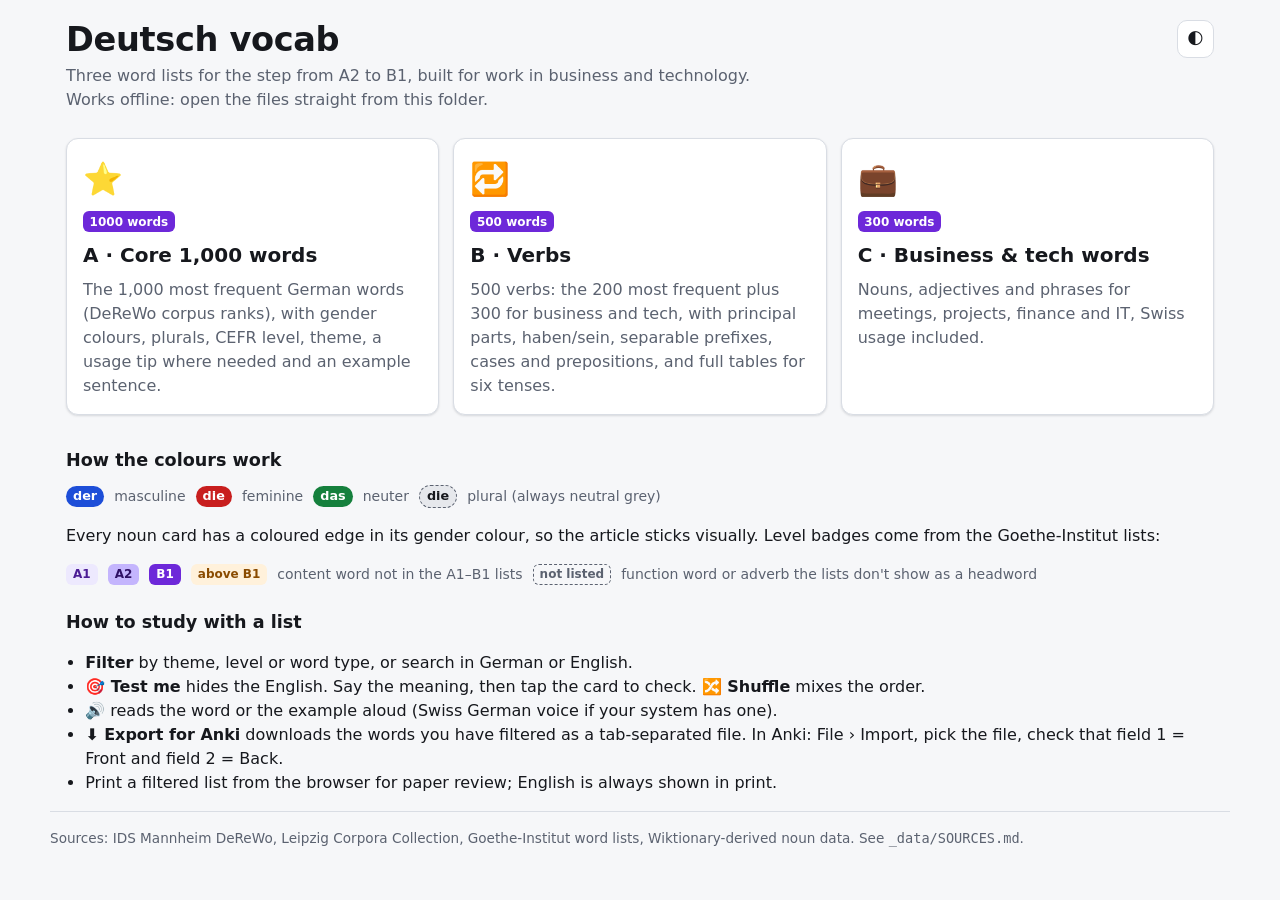
==== index.html @ c67952ce "Publish Deutsch vocab lists A, B and C for phones Built by vocab/_build/make_site.py: offline cache," ====
<!doctype html>
<html lang="en">
<head>
<meta charset="utf-8">
<meta name="viewport" content="width=device-width, initial-scale=1">
<title>Deutsch vocab lists</title>
<meta name="description" content="German vocabulary lists for an A2 to B1 learner in business and technology: core words, verbs, business and tech words.">
<link rel="icon" href="data:image/svg+xml,%3Csvg xmlns=%22http://www.w3.org/2000/svg%22 viewBox=%220 0 100 100%22%3E%3Ctext y=%22.9em%22 font-size=%2290%22%3E%F0%9F%87%A9%F0%9F%87%AA%3C/text%3E%3C/svg%3E">
<link rel="stylesheet" href="assets/vocab.css">
<script src="assets/vocab.js"></script>
<link rel="manifest" href="manifest.webmanifest">
<meta name="theme-color" content="#f6f7f9" media="(prefers-color-scheme: light)">
<meta name="theme-color" content="#0f1115" media="(prefers-color-scheme: dark)">
<meta name="apple-mobile-web-app-capable" content="yes">
<meta name="mobile-web-app-capable" content="yes">
<meta name="apple-mobile-web-app-title" content="Deutsch">
<link rel="apple-touch-icon" href="icons/icon-180.png">
</head>
<body>
<header class="site-head">
  <div class="wrap">
    <div class="head-row">
      <div>
        <h1>Deutsch vocab</h1>
        <p class="lede">Three word lists for the step from A2 to B1, built for work in business and technology. Works offline: open the files straight from this folder.</p>
      </div>
      <div id="theme-toggle-slot" class="no-print"></div>
    </div>
  </div>
</header>
<main class="wrap">
  <div class="hub" id="hub"></div>

  <section class="info">
    <h2>How the colours work</h2>
    <div class="legend">
      <span class="chip der">der</span> masculine
      <span class="chip die">die</span> feminine
      <span class="chip das">das</span> neuter
      <span class="chip pl">die</span> plural (always neutral grey)
    </div>
    <p>Every noun card has a coloured edge in its gender colour, so the article sticks visually. Level badges come from the Goethe-Institut lists:</p>
    <div class="legend">
      <span class="level A1">A1</span><span class="level A2">A2</span><span class="level B1">B1</span>
      <span class="level up">above B1</span> content word not in the A1–B1 lists
      <span class="level nl">not listed</span> function word or adverb the lists don't show as a headword
    </div>

    <h2>How to study with a list</h2>
    <ul>
      <li><b>Filter</b> by theme, level or word type, or search in German or English.</li>
      <li><b>🎯 Test me</b> hides the English. Say the meaning, then tap the card to check. <b>🔀 Shuffle</b> mixes the order.</li>
      <li><b>🔊</b> reads the word or the example aloud (Swiss German voice if your system has one).</li>
      <li><b>⬇ Export for Anki</b> downloads the words you have filtered as a tab-separated file. In Anki: File › Import, pick the file, check that field 1 = Front and field 2 = Back.</li>
      <li>Print a filtered list from the browser for paper review; English is always shown in print.</li>
    </ul>
  </section>
</main>
<footer class="wrap foot">
  Sources: IDS Mannheim DeReWo, Leipzig Corpora Collection, Goethe-Institut word lists, Wiktionary-derived noun data. See <code>_data/SOURCES.md</code>.
</footer>
<script src="data/lists.js"></script>
<script>
  VocabApp.hub({ lists: window.VOCAB_LISTS, mount: document.getElementById('hub') });
</script>
<script>
  if ('serviceWorker' in navigator) {
    window.addEventListener('load', function () { navigator.serviceWorker.register('sw.js').catch(function () {}); });
  }
</script>
</body>
</html>
---- assets/vocab.css ----
/* Shared styles for all vocab lists (A, B, C). Offline, no external fonts.
   Gender colours are fixed across every page: der = blue, die = red, das = green, plural = neutral. */

:root {
  --bg: #f6f7f9;
  --surface: #ffffff;
  --surface-2: #eef0f4;
  --fg: #16181d;
  --muted: #5b6270;
  --border: #d9dde4;
  --accent: #6d28d9;
  --accent-fg: #ffffff;
  --focus: #6d28d9;
  --der: #1d4ed8;
  --der-soft: #dbe6ff;
  --die: #c81e1e;
  --die-soft: #fde0e0;
  --das: #15803d;
  --das-soft: #d8f3e1;
  --pl: #5b6270;
  --pl-soft: #e6e8ec;
  --chip-fg: #ffffff;
  --lvl-a1: #ede9fe;
  --lvl-a1-fg: #4c1d95;
  --lvl-a2: #c4b5fd;
  --lvl-a2-fg: #2e1065;
  --lvl-b1: #6d28d9;
  --lvl-b1-fg: #ffffff;
  --lvl-up: #fff1db;
  --lvl-up-fg: #8a4b00;
  --lvl-nl: transparent;
  --lvl-nl-fg: #5b6270;
  --shadow: 0 1px 2px rgba(16, 24, 40, .06), 0 1px 3px rgba(16, 24, 40, .08);
  --radius: 12px;
  --gutter: 16px;
  color-scheme: light;
}

@media (prefers-color-scheme: dark) {
  :root:not([data-theme="light"]) {
    --bg: #0f1115;
    --surface: #171a21;
    --surface-2: #20242d;
    --fg: #e8eaee;
    --muted: #a1a8b5;
    --border: #2c313c;
    --accent: #a78bfa;
    --accent-fg: #14101f;
    --focus: #c4b5fd;
    --der: #6ea0ff;
    --der-soft: #1a2b4f;
    --die: #ff7a7a;
    --die-soft: #4a1f22;
    --das: #4fd27f;
    --das-soft: #173b26;
    --pl: #a1a8b5;
    --pl-soft: #2a2f39;
    --chip-fg: #0f1115;
    --lvl-a1: #2a2342;
    --lvl-a1-fg: #ddd6fe;
    --lvl-a2: #4c3a8a;
    --lvl-a2-fg: #f3f0ff;
    --lvl-b1: #a78bfa;
    --lvl-b1-fg: #14101f;
    --lvl-up: #3d2a10;
    --lvl-up-fg: #ffc477;
    --lvl-nl-fg: #a1a8b5;
    --shadow: none;
    color-scheme: dark;
  }
}

:root[data-theme="dark"] {
  --bg: #0f1115;
  --surface: #171a21;
  --surface-2: #20242d;
  --fg: #e8eaee;
  --muted: #a1a8b5;
  --border: #2c313c;
  --accent: #a78bfa;
  --accent-fg: #14101f;
  --focus: #c4b5fd;
  --der: #6ea0ff;
  --der-soft: #1a2b4f;
  --die: #ff7a7a;
  --die-soft: #4a1f22;
  --das: #4fd27f;
  --das-soft: #173b26;
  --pl: #a1a8b5;
  --pl-soft: #2a2f39;
  --chip-fg: #0f1115;
  --lvl-a1: #2a2342;
  --lvl-a1-fg: #ddd6fe;
  --lvl-a2: #4c3a8a;
  --lvl-a2-fg: #f3f0ff;
  --lvl-b1: #a78bfa;
  --lvl-b1-fg: #14101f;
  --lvl-up: #3d2a10;
  --lvl-up-fg: #ffc477;
  --lvl-nl-fg: #a1a8b5;
  --shadow: none;
  color-scheme: dark;
}

*, *::before, *::after { box-sizing: border-box; }

html { -webkit-text-size-adjust: 100%; }

body {
  margin: 0;
  background: var(--bg);
  color: var(--fg);
  font: 16px/1.5 system-ui, -apple-system, "Segoe UI", Roboto, "Helvetica Neue", Arial, "Noto Color Emoji", "Segoe UI Emoji", sans-serif;
  overflow-wrap: anywhere;
}

a { color: var(--accent); }
button, input, select { font: inherit; color: inherit; }
:focus-visible { outline: 3px solid var(--focus); outline-offset: 2px; }

.wrap { max-width: 1180px; margin: 0 auto; padding: 0 var(--gutter); }

/* ---------- header ---------- */
.site-head { padding: 20px 0 8px; }
.crumbs { font-size: .875rem; color: var(--muted); margin-bottom: 4px; }
.crumbs a { color: var(--muted); }
.site-head h1 { font-size: clamp(1.5rem, 4vw, 2.1rem); line-height: 1.2; margin: 0 0 4px; letter-spacing: -.01em; }
.site-head p.lede { margin: 0; color: var(--muted); max-width: 70ch; }
.head-row { display: flex; gap: 12px; align-items: flex-start; justify-content: space-between; flex-wrap: wrap; }

/* ---------- legend ---------- */
.legend { display: flex; flex-wrap: wrap; gap: 6px 10px; align-items: center; margin: 12px 0 4px; font-size: .875rem; color: var(--muted); }
.legend .chip { font-size: .8rem; }

/* ---------- article chips ---------- */
.chip {
  display: inline-flex; align-items: center; justify-content: center;
  min-width: 2.6em; padding: .1em .55em; border-radius: 999px;
  font-weight: 700; font-size: .95rem; line-height: 1.4; color: var(--chip-fg);
  background: var(--pl); white-space: nowrap;
}
.chip.der { background: var(--der); }
.chip.die { background: var(--die); }
.chip.das { background: var(--das); }
.chip.pl { background: var(--pl-soft); color: var(--fg); border: 1px dashed var(--pl); }
.chip.mf { background: linear-gradient(90deg, var(--der) 0 50%, var(--die) 50% 100%); }

/* ---------- controls ---------- */
.controls {
  position: sticky; top: 0; z-index: 5;
  background: var(--bg);
  border-bottom: 1px solid var(--border);
  padding: 10px 0;
}
.controls .row { display: flex; flex-wrap: wrap; gap: 8px; align-items: center; }
.controls .row + .row { margin-top: 8px; }
.search {
  flex: 1 1 240px; min-width: 0;
  padding: 10px 12px; border: 1px solid var(--border); border-radius: 10px; background: var(--surface);
}
.controls select {
  flex: 1 1 140px; min-width: 0; max-width: 100%;
  padding: 9px 10px; border: 1px solid var(--border); border-radius: 10px; background: var(--surface);
}
.btn {
  display: inline-flex; align-items: center; gap: 6px;
  padding: 8px 12px; border-radius: 10px; border: 1px solid var(--border);
  background: var(--surface); cursor: pointer; white-space: nowrap;
}
.btn:hover { background: var(--surface-2); }
.btn[aria-pressed="true"] { background: var(--accent); color: var(--accent-fg); border-color: var(--accent); }
.btn.icon { padding: 6px 9px; }
.count { color: var(--muted); font-size: .9rem; margin-left: auto; }
.more-filters { display: contents; }

/* ---------- list ---------- */
main { padding: 12px 0 48px; }
.grid { display: grid; grid-template-columns: repeat(auto-fill, minmax(min(100%, 300px), 1fr)); gap: 12px; }
.view-rows .grid { grid-template-columns: 1fr; gap: 6px; }
.group-head {
  grid-column: 1 / -1; margin: 18px 0 2px; font-size: 1.1rem; font-weight: 700;
  display: flex; gap: 8px; align-items: baseline; border-bottom: 2px solid var(--border); padding-bottom: 4px;
}
.group-head .n { color: var(--muted); font-weight: 400; font-size: .9rem; }

.card {
  position: relative; background: var(--surface); border: 1px solid var(--border);
  border-left: 6px solid var(--border);
  border-radius: var(--radius); padding: 12px 14px; box-shadow: var(--shadow);
  display: flex; flex-direction: column; gap: 6px; min-width: 0;
}
.card.g-m { border-left-color: var(--der); }
.card.g-f { border-left-color: var(--die); }
.card.g-n { border-left-color: var(--das); }
.card.g-pl { border-left-color: var(--pl); border-left-style: dashed; }
.card.g-mf { border-image: linear-gradient(180deg, var(--der) 0 50%, var(--die) 50% 100%) 0 0 0 6; }

.meta { display: flex; flex-wrap: wrap; gap: 6px; align-items: center; font-size: .78rem; color: var(--muted); }
.meta .pos { text-transform: uppercase; letter-spacing: .04em; }
.meta .theme-ico { font-size: 1rem; }
.meta .rank { margin-left: auto; font-variant-numeric: tabular-nums; }

.level {
  display: inline-block; padding: .05em .5em; border-radius: 6px; font-weight: 700; font-size: .75rem;
  background: var(--lvl-nl); color: var(--lvl-nl-fg); border: 1px solid transparent;
}
.level.A1 { background: var(--lvl-a1); color: var(--lvl-a1-fg); }
.level.A2 { background: var(--lvl-a2); color: var(--lvl-a2-fg); }
.level.B1 { background: var(--lvl-b1); color: var(--lvl-b1-fg); }
.level.up { background: var(--lvl-up); color: var(--lvl-up-fg); }
.level.nl { border: 1px dashed var(--muted); }

.headword { display: flex; flex-wrap: wrap; align-items: center; gap: 8px; }
.lemma { font-size: 1.75rem; font-weight: 750; line-height: 1.15; letter-spacing: -.01em; }
.view-rows .lemma { font-size: 1.35rem; }
.plural { font-size: .9rem; color: var(--muted); }
.plural b { color: var(--fg); font-weight: 600; }
.say {
  border: 1px solid var(--border); background: var(--surface-2); border-radius: 999px;
  width: 2rem; height: 2rem; display: inline-flex; align-items: center; justify-content: center;
  cursor: pointer; font-size: .95rem; flex: none; padding: 0;
}
.say:hover { border-color: var(--accent); }
.no-speech .say { display: none; }

.en { font-size: 1.02rem; }
.en ol { margin: 0; padding-left: 1.2em; }
.en li::marker { color: var(--muted); }
.note { font-size: .88rem; background: var(--surface-2); border-radius: 8px; padding: 6px 8px; }
.note::before { content: "💡 "; }
.example { font-size: .95rem; border-top: 1px dashed var(--border); padding-top: 6px; display: grid; grid-template-columns: 1fr auto; gap: 2px 8px; align-items: start; }
.example .de { font-style: italic; }
.example .ex-en { grid-column: 1 / 2; color: var(--muted); font-size: .88rem; }

.verb-line { font-size: .92rem; }
.verb-line .pp { font-weight: 600; }
.tags { display: flex; flex-wrap: wrap; gap: 4px; }
.tag { font-size: .75rem; padding: .05em .45em; border-radius: 6px; border: 1px solid var(--border); color: var(--muted); }
details.conj { font-size: .88rem; }
details.conj summary { cursor: pointer; color: var(--accent); }
.conj-grid { display: grid; grid-template-columns: repeat(auto-fill, minmax(min(100%, 150px), 1fr)); gap: 8px; margin-top: 6px; }
.conj-grid table { border-collapse: collapse; width: 100%; }
.conj-grid caption { text-align: left; font-weight: 700; padding-bottom: 2px; }
.conj-grid td { padding: 1px 4px; border-bottom: 1px solid var(--border); vertical-align: top; }
.conj-grid td:first-child { color: var(--muted); width: 2.6em; }

/* test mode: hide English until tapped */
.testing .hideable { position: relative; cursor: pointer; }
.testing .card:not(.revealed) .hideable > * { visibility: hidden; }
.testing .card:not(.revealed) .hideable::after {
  content: "tap to reveal"; position: absolute; inset: 0; display: flex; align-items: center;
  color: var(--muted); font-size: .85rem; border: 1px dashed var(--border); border-radius: 8px; padding: 0 8px;
  background: var(--surface-2);
}

.sentinel { height: 1px; }
.load-more { display: block; margin: 16px auto; }
.empty { text-align: center; color: var(--muted); padding: 40px 0; }

/* ---------- hub ---------- */
.hub { display: grid; grid-template-columns: repeat(auto-fill, minmax(min(100%, 280px), 1fr)); gap: 14px; margin: 18px 0 32px; }
.hub-card { display: flex; flex-direction: column; gap: 8px; background: var(--surface); border: 1px solid var(--border); border-radius: var(--radius); padding: 16px; text-decoration: none; color: inherit; box-shadow: var(--shadow); }
a.hub-card:hover { border-color: var(--accent); }
.hub-card .big { font-size: 2rem; }
.hub-card h2 { margin: 0; font-size: 1.25rem; }
.hub-card p { margin: 0; color: var(--muted); }
.hub-card.coming { opacity: .7; }
.status { align-self: flex-start; font-size: .75rem; font-weight: 700; padding: .1em .55em; border-radius: 6px; background: var(--surface-2); color: var(--muted); }
.status.ready { background: var(--lvl-b1); color: var(--lvl-b1-fg); }
.info h2 { font-size: 1.1rem; margin: 24px 0 8px; }
.info ul { padding-left: 1.2em; }
.foot { color: var(--muted); font-size: .85rem; border-top: 1px solid var(--border); padding: 16px 0 32px; }

/* ---------- small screens ---------- */
@media (max-width: 520px) {
  .controls { position: static; }
  .lemma { font-size: 1.55rem; }
  .controls .row { gap: 6px; }
  .btn .lbl { display: none; }
  .btn { padding: 8px 10px; }
  .count { width: 100%; margin-left: 0; }
}

/* ---------- print ---------- */
@media print {
  :root { --bg: #fff; --surface: #fff; --fg: #000; --muted: #444; --border: #bbb; }
  .controls, .no-print, .say, .load-more, .sentinel { display: none !important; }
  body { font-size: 11pt; background: #fff; }
  .grid { display: block; columns: 2; column-gap: 14px; }
  .card { break-inside: avoid; box-shadow: none; margin: 0 0 8px; padding: 6px 8px; }
  .lemma { font-size: 14pt; }
  .group-head { break-after: avoid; column-span: all; }
  .testing .card .hideable > * { visibility: visible !important; }
  .testing .card .hideable::after { display: none !important; }
  * { -webkit-print-color-adjust: exact; print-color-adjust: exact; }
}

@media (prefers-reduced-motion: reduce) { * { scroll-behavior: auto !important; } }
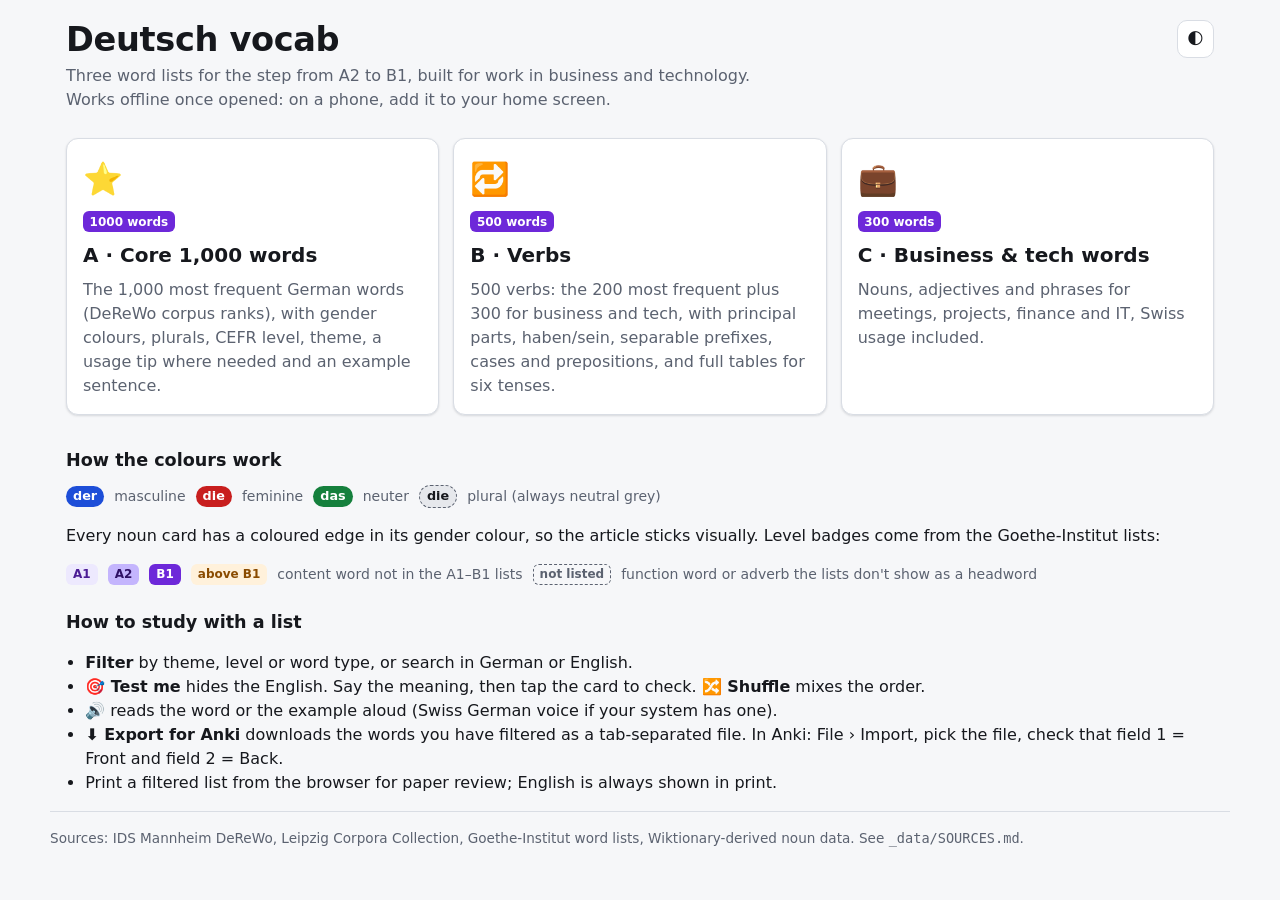
==== commit eed59b33: "Reword home page offline note; add repository README Co-Authored-By: Claude Opus 5.5 <noreply@anthro" ====
--- a/index.html
+++ b/index.html
@@ -22,7 +22,7 @@
     <div class="head-row">
       <div>
         <h1>Deutsch vocab</h1>
-        <p class="lede">Three word lists for the step from A2 to B1, built for work in business and technology. Works offline: open the files straight from this folder.</p>
+        <p class="lede">Three word lists for the step from A2 to B1, built for work in business and technology. Works offline once opened: on a phone, add it to your home screen.</p>
       </div>
       <div id="theme-toggle-slot" class="no-print"></div>
     </div>
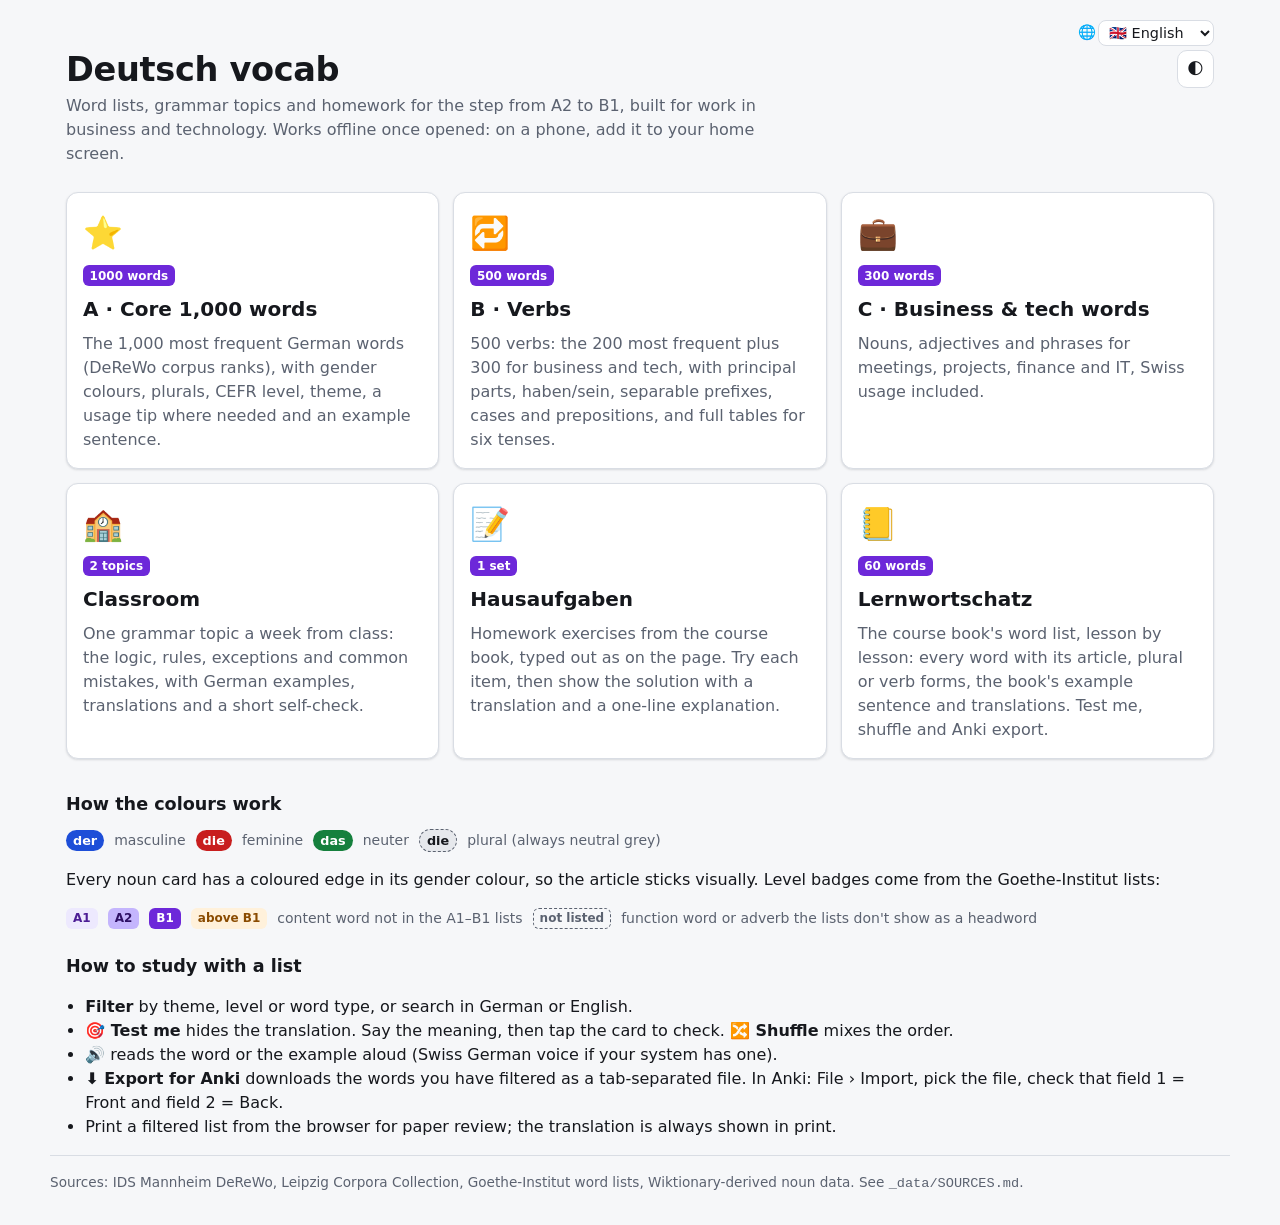
==== commit c00da2de: "Add base languages: Italiano, Français, Español A 🌐 menu on every page switches translations, explan" ====
--- a/index.html
+++ b/index.html
@@ -7,6 +7,8 @@
 <meta name="description" content="German vocabulary lists for an A2 to B1 learner in business and technology: core words, verbs, business and tech words.">
 <link rel="icon" href="data:image/svg+xml,%3Csvg xmlns=%22http://www.w3.org/2000/svg%22 viewBox=%220 0 100 100%22%3E%3Ctext y=%22.9em%22 font-size=%2290%22%3E%F0%9F%87%A9%F0%9F%87%AA%3C/text%3E%3C/svg%3E">
 <link rel="stylesheet" href="assets/vocab.css">
+<script src="data/ui.js"></script>
+<script src="assets/i18n.js"></script>
 <script src="assets/vocab.js"></script>
 <link rel="manifest" href="manifest.webmanifest">
 <meta name="theme-color" content="#f6f7f9" media="(prefers-color-scheme: light)">
@@ -22,7 +24,7 @@
     <div class="head-row">
       <div>
         <h1>Deutsch vocab</h1>
-        <p class="lede">Three word lists for the step from A2 to B1, built for work in business and technology. Works offline once opened: on a phone, add it to your home screen.</p>
+        <p class="lede" data-i18n="home.lede">Word lists, grammar topics and homework for the step from A2 to B1, built for work in business and technology. Works offline once opened: on a phone, add it to your home screen.</p>
       </div>
       <div id="theme-toggle-slot" class="no-print"></div>
     </div>
@@ -32,33 +34,31 @@
   <div class="hub" id="hub"></div>
 
   <section class="info">
-    <h2>How the colours work</h2>
+    <h2 data-i18n="home.colours.h">How the colours work</h2>
     <div class="legend">
       <span class="chip der">der</span> masculine
       <span class="chip die">die</span> feminine
       <span class="chip das">das</span> neuter
-      <span class="chip pl">die</span> plural (always neutral grey)
+      <span class="chip pl">die</span> <span data-i18n="home.legend.plural">plural (always neutral grey)</span>
     </div>
-    <p>Every noun card has a coloured edge in its gender colour, so the article sticks visually. Level badges come from the Goethe-Institut lists:</p>
+    <p data-i18n="home.colours.p">Every noun card has a coloured edge in its gender colour, so the article sticks visually. Level badges come from the Goethe-Institut lists:</p>
     <div class="legend">
       <span class="level A1">A1</span><span class="level A2">A2</span><span class="level B1">B1</span>
-      <span class="level up">above B1</span> content word not in the A1–B1 lists
-      <span class="level nl">not listed</span> function word or adverb the lists don't show as a headword
+      <span class="level up" data-i18n="level.up">above B1</span> <span data-i18n="home.level.up">content word not in the A1–B1 lists</span>
+      <span class="level nl" data-i18n="level.nl">not listed</span> <span data-i18n="home.level.nl">function word or adverb the lists don't show as a headword</span>
     </div>
 
-    <h2>How to study with a list</h2>
+    <h2 data-i18n="home.study.h">How to study with a list</h2>
     <ul>
-      <li><b>Filter</b> by theme, level or word type, or search in German or English.</li>
-      <li><b>🎯 Test me</b> hides the English. Say the meaning, then tap the card to check. <b>🔀 Shuffle</b> mixes the order.</li>
-      <li><b>🔊</b> reads the word or the example aloud (Swiss German voice if your system has one).</li>
-      <li><b>⬇ Export for Anki</b> downloads the words you have filtered as a tab-separated file. In Anki: File › Import, pick the file, check that field 1 = Front and field 2 = Back.</li>
-      <li>Print a filtered list from the browser for paper review; English is always shown in print.</li>
+      <li data-i18n="home.study.1"><b>Filter</b> by theme, level or word type, or search in German or English.</li>
+      <li data-i18n="home.study.2"><b>🎯 Test me</b> hides the translation. Say the meaning, then tap the card to check. <b>🔀 Shuffle</b> mixes the order.</li>
+      <li data-i18n="home.study.3"><b>🔊</b> reads the word or the example aloud (Swiss German voice if your system has one).</li>
+      <li data-i18n="home.study.4"><b>⬇ Export for Anki</b> downloads the words you have filtered as a tab-separated file. In Anki: File › Import, pick the file, check that field 1 = Front and field 2 = Back.</li>
+      <li data-i18n="home.study.5">Print a filtered list from the browser for paper review; the translation is always shown in print.</li>
     </ul>
   </section>
 </main>
-<footer class="wrap foot">
-  Sources: IDS Mannheim DeReWo, Leipzig Corpora Collection, Goethe-Institut word lists, Wiktionary-derived noun data. See <code>_data/SOURCES.md</code>.
-</footer>
+<footer class="wrap foot" data-i18n="home.foot">Sources: IDS Mannheim DeReWo, Leipzig Corpora Collection, Goethe-Institut word lists, Wiktionary-derived noun data. See <code>_data/SOURCES.md</code>.</footer>
 <script src="data/lists.js"></script>
 <script>
   VocabApp.hub({ lists: window.VOCAB_LISTS, mount: document.getElementById('hub') });
--- a/assets/vocab.css
+++ b/assets/vocab.css
@@ -296,3 +296,12 @@
 }
 
 @media (prefers-reduced-motion: reduce) { * { scroll-behavior: auto !important; } }
+
+/* Base-language menu (assets/i18n.js) and the English fallback for lists not yet translated */
+.lang-bar { display: flex; justify-content: flex-end; margin: 0 0 4px; }
+.lang-pick { display: inline-flex; align-items: center; gap: 2px; font-size: .9rem; color: var(--muted); }
+.lang-pick select { font: inherit; color: var(--fg); background: var(--surface); border: 1px solid var(--border); border-radius: 8px; padding: 3px 6px; }
+.fallback-note { background: var(--lvl-up); color: var(--lvl-up-fg); border-radius: 8px; padding: 6px 10px; font-size: .9rem; }
+.lang-fallback .card .en::before, .lang-fallback .card .ex-en > span::before, .lang-fallback .card .note > span::before {
+  content: "EN"; font-size: .62rem; font-weight: 700; letter-spacing: .04em; border: 1px solid currentColor; border-radius: 4px;
+  padding: 0 3px; margin-right: 5px; vertical-align: 1px; opacity: .7; }
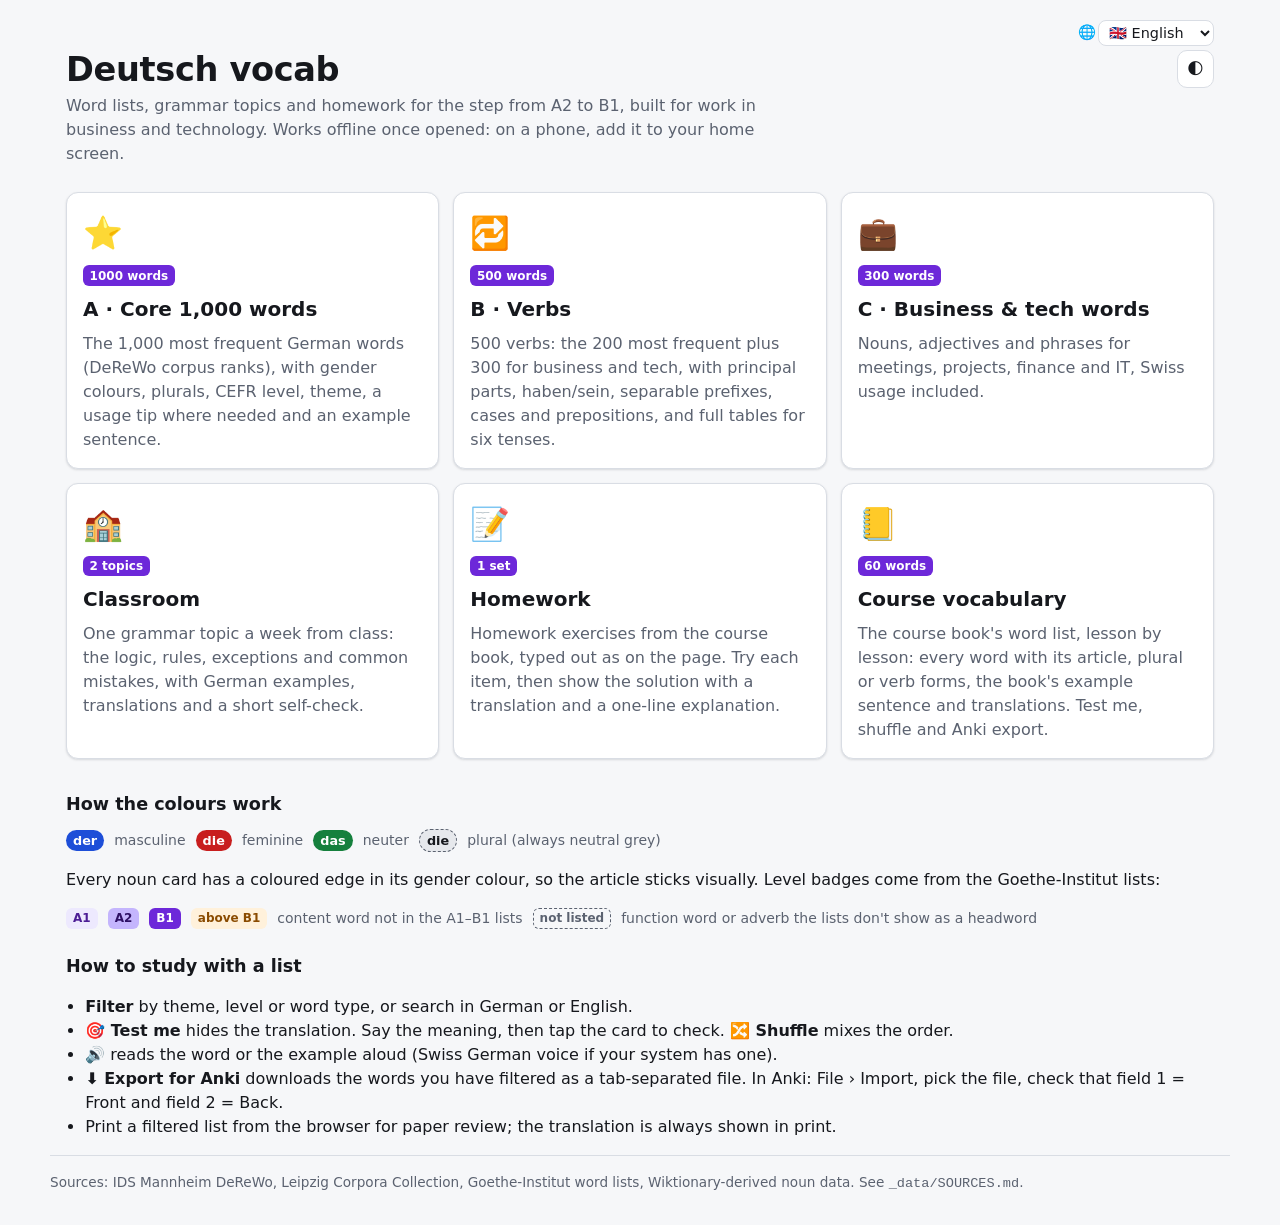
==== commit 55f67744: "Base languages phase 2: lists A-C in Italian, French and Spanish; translated tab names - Lists A, B " ====
--- a/index.html
+++ b/index.html
@@ -3,7 +3,7 @@
 <head>
 <meta charset="utf-8">
 <meta name="viewport" content="width=device-width, initial-scale=1">
-<title>Deutsch vocab lists</title>
+<title data-i18n="doc.home">Deutsch vocab lists</title>
 <meta name="description" content="German vocabulary lists for an A2 to B1 learner in business and technology: core words, verbs, business and tech words.">
 <link rel="icon" href="data:image/svg+xml,%3Csvg xmlns=%22http://www.w3.org/2000/svg%22 viewBox=%220 0 100 100%22%3E%3Ctext y=%22.9em%22 font-size=%2290%22%3E%F0%9F%87%A9%F0%9F%87%AA%3C/text%3E%3C/svg%3E">
 <link rel="stylesheet" href="assets/vocab.css">
--- a/assets/vocab.css
+++ b/assets/vocab.css
@@ -305,3 +305,4 @@
 .lang-fallback .card .en::before, .lang-fallback .card .ex-en > span::before, .lang-fallback .card .note > span::before {
   content: "EN"; font-size: .62rem; font-weight: 700; letter-spacing: .04em; border: 1px solid currentColor; border-radius: 4px;
   padding: 0 3px; margin-right: 5px; vertical-align: 1px; opacity: .7; }
+.card .dict-flag { float: right; cursor: help; font-size: .9rem; }
